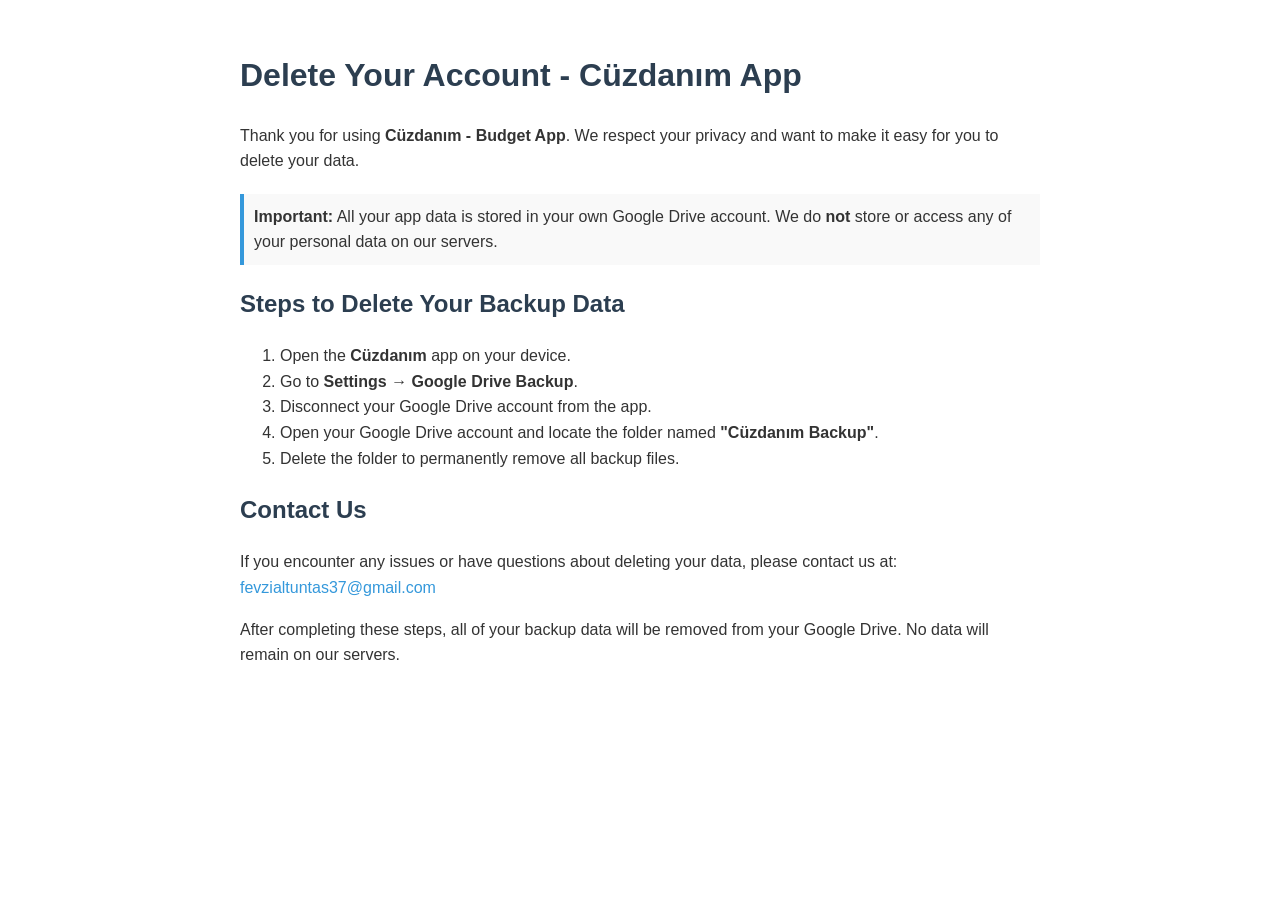
==== index.html @ 860b9ca8 "Add account deletion instructions for Cüzdanım app This HTML file provides instructions for users on" ====
<!DOCTYPE html>
<html lang="en">
<head>
    <meta charset="UTF-8">
    <meta name="viewport" content="width=device-width, initial-scale=1.0">
    <title>Delete Your Account - Cüzdanım App</title>
    <style>
        body {
            font-family: Arial, sans-serif;
            max-width: 800px;
            margin: 50px auto;
            padding: 0 20px;
            line-height: 1.6;
            color: #333;
        }
        h1, h2 {
            color: #2c3e50;
        }
        a {
            color: #3498db;
            text-decoration: none;
        }
        a:hover {
            text-decoration: underline;
        }
        .note {
            background-color: #f9f9f9;
            border-left: 4px solid #3498db;
            padding: 10px;
            margin: 20px 0;
        }
    </style>
</head>
<body>
    <h1>Delete Your Account - Cüzdanım App</h1>

    <p>Thank you for using <strong>Cüzdanım - Budget App</strong>. We respect your privacy and want to make it easy for you to delete your data.</p>

    <div class="note">
        <strong>Important:</strong> All your app data is stored in your own Google Drive account. We do <strong>not</strong> store or access any of your personal data on our servers.
    </div>

    <h2>Steps to Delete Your Backup Data</h2>
    <ol>
        <li>Open the <strong>Cüzdanım</strong> app on your device.</li>
        <li>Go to <strong>Settings → Google Drive Backup</strong>.</li>
        <li>Disconnect your Google Drive account from the app.</li>
        <li>Open your Google Drive account and locate the folder named <strong>"Cüzdanım Backup"</strong>.</li>
        <li>Delete the folder to permanently remove all backup files.</li>
    </ol>

    <h2>Contact Us</h2>
    <p>If you encounter any issues or have questions about deleting your data, please contact us at: <a href="mailto:fevzialtuntas37@gmail.com">fevzialtuntas37@gmail.com</a></p>

    <p>After completing these steps, all of your backup data will be removed from your Google Drive. No data will remain on our servers.</p>
</body>
</html>
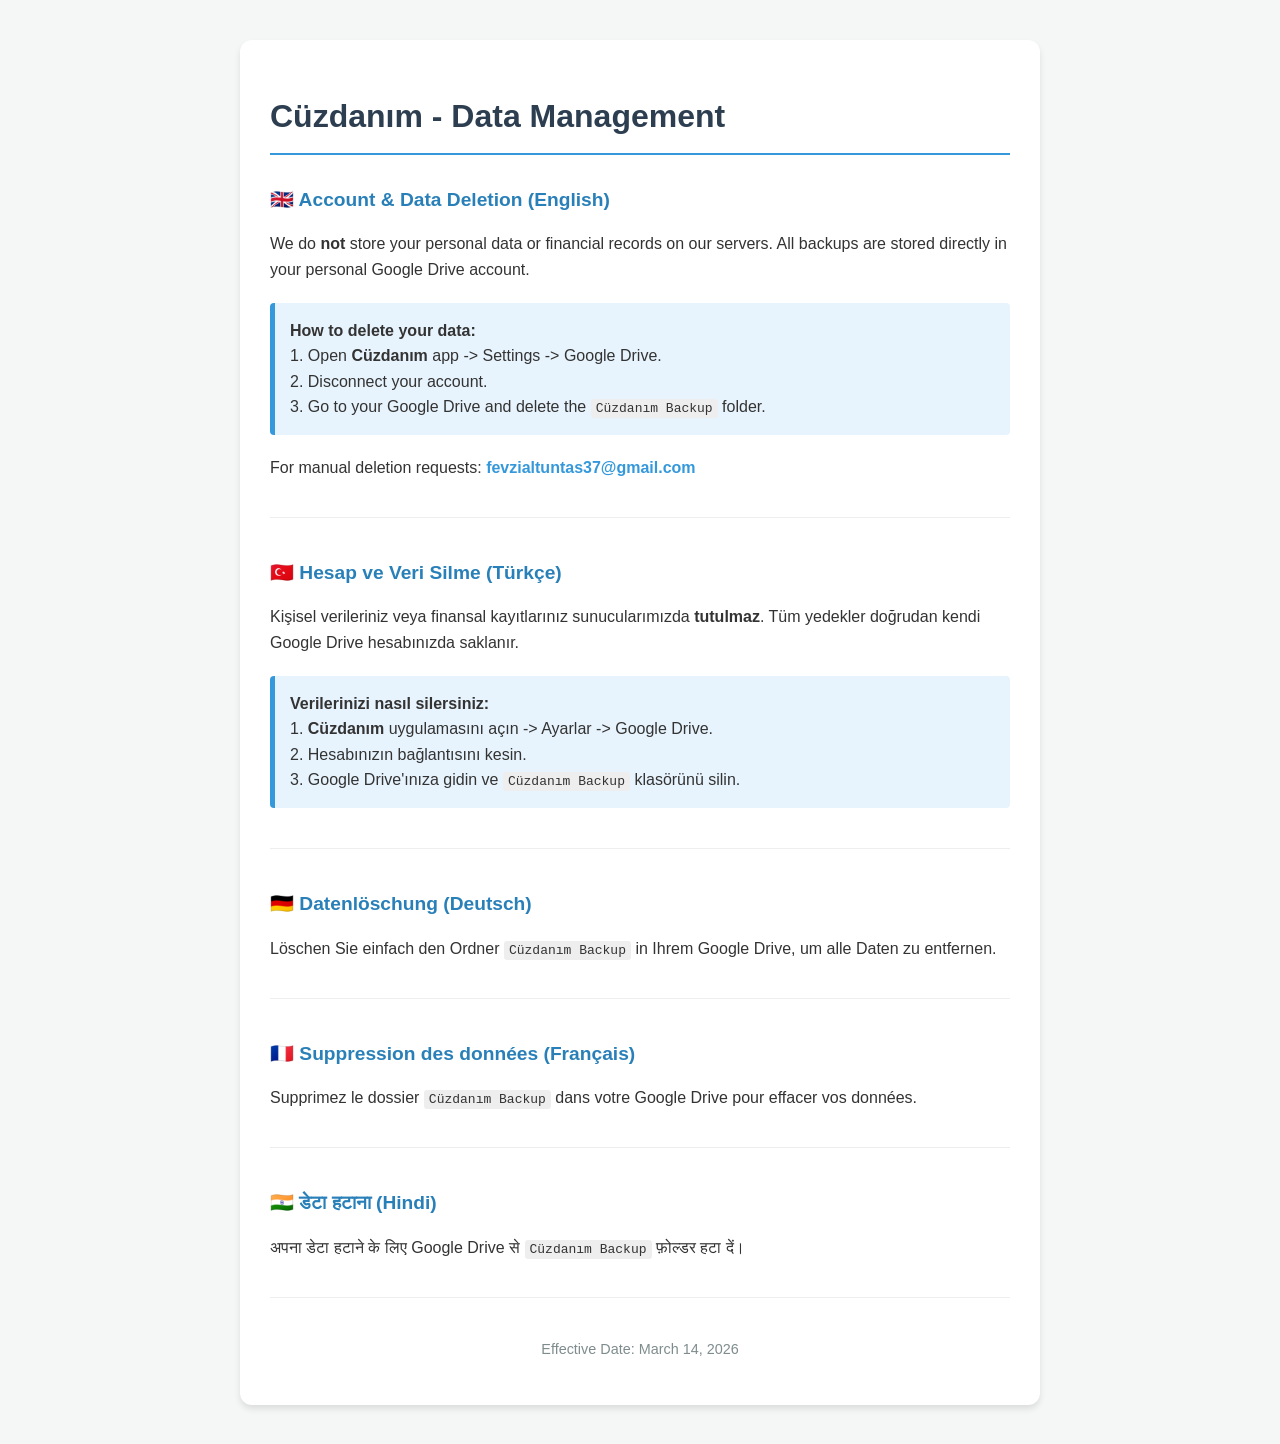
==== commit 9b9ebe5c: "Update index.html" ====
--- a/index.html
+++ b/index.html
@@ -3,55 +3,61 @@
 <head>
     <meta charset="UTF-8">
     <meta name="viewport" content="width=device-width, initial-scale=1.0">
-    <title>Delete Your Account - Cüzdanım App</title>
+    <title>Data Deletion & Privacy - Cüzdanım</title>
     <style>
-        body {
-            font-family: Arial, sans-serif;
-            max-width: 800px;
-            margin: 50px auto;
-            padding: 0 20px;
-            line-height: 1.6;
-            color: #333;
-        }
-        h1, h2 {
-            color: #2c3e50;
-        }
-        a {
-            color: #3498db;
-            text-decoration: none;
-        }
-        a:hover {
-            text-decoration: underline;
-        }
-        .note {
-            background-color: #f9f9f9;
-            border-left: 4px solid #3498db;
-            padding: 10px;
-            margin: 20px 0;
-        }
+        body { font-family: 'Segoe UI', Arial, sans-serif; max-width: 800px; margin: 40px auto; padding: 0 20px; line-height: 1.6; color: #333; background-color: #f4f7f6; }
+        .container { background: white; padding: 30px; border-radius: 12px; box-shadow: 0 4px 6px rgba(0,0,0,0.1); }
+        h1 { color: #2c3e50; border-bottom: 2px solid #3498db; padding-bottom: 10px; }
+        h2 { color: #2980b9; margin-top: 30px; font-size: 1.2em; }
+        .lang-section { margin-bottom: 40px; padding-bottom: 20px; border-bottom: 1px inset #eee; }
+        .note { background-color: #e8f4fd; border-left: 5px solid #3498db; padding: 15px; margin: 20px 0; border-radius: 4px; }
+        a { color: #3498db; text-decoration: none; font-weight: bold; }
+        code { background: #eee; padding: 2px 5px; border-radius: 3px; }
     </style>
 </head>
 <body>
-    <h1>Delete Your Account - Cüzdanım App</h1>
+    <div class="container">
+        <h1>Cüzdanım - Data Management</h1>
 
-    <p>Thank you for using <strong>Cüzdanım - Budget App</strong>. We respect your privacy and want to make it easy for you to delete your data.</p>
+        <div class="lang-section">
+            <h2>🇬🇧 Account & Data Deletion (English)</h2>
+            <p>We do <strong>not</strong> store your personal data or financial records on our servers. All backups are stored directly in your personal Google Drive account.</p>
+            <div class="note">
+                <strong>How to delete your data:</strong><br>
+                1. Open <strong>Cüzdanım</strong> app -> Settings -> Google Drive.<br>
+                2. Disconnect your account.<br>
+                3. Go to your Google Drive and delete the <code>Cüzdanım Backup</code> folder.
+            </div>
+            <p>For manual deletion requests: <a href="mailto:fevzialtuntas37@gmail.com">fevzialtuntas37@gmail.com</a></p>
+        </div>
 
-    <div class="note">
-        <strong>Important:</strong> All your app data is stored in your own Google Drive account. We do <strong>not</strong> store or access any of your personal data on our servers.
+        <div class="lang-section">
+            <h2>🇹🇷 Hesap ve Veri Silme (Türkçe)</h2>
+            <p>Kişisel verileriniz veya finansal kayıtlarınız sunucularımızda <strong>tutulmaz</strong>. Tüm yedekler doğrudan kendi Google Drive hesabınızda saklanır.</p>
+            <div class="note">
+                <strong>Verilerinizi nasıl silersiniz:</strong><br>
+                1. <strong>Cüzdanım</strong> uygulamasını açın -> Ayarlar -> Google Drive.<br>
+                2. Hesabınızın bağlantısını kesin.<br>
+                3. Google Drive'ınıza gidin ve <code>Cüzdanım Backup</code> klasörünü silin.
+            </div>
+        </div>
+
+        <div class="lang-section">
+            <h2>🇩🇪 Datenlöschung (Deutsch)</h2>
+            <p>Löschen Sie einfach den Ordner <code>Cüzdanım Backup</code> in Ihrem Google Drive, um alle Daten zu entfernen.</p>
+        </div>
+
+        <div class="lang-section">
+            <h2>🇫🇷 Suppression des données (Français)</h2>
+            <p>Supprimez le dossier <code>Cüzdanım Backup</code> dans votre Google Drive pour effacer vos données.</p>
+        </div>
+
+        <div class="lang-section">
+            <h2>🇮🇳 डेटा हटाना (Hindi)</h2>
+            <p>अपना डेटा हटाने के लिए Google Drive से <code>Cüzdanım Backup</code> फ़ोल्डर हटा दें।</p>
+        </div>
+
+        <p style="font-size: 0.9em; color: #7f8c8d; text-align: center;">Effective Date: March 14, 2026</p>
     </div>
-
-    <h2>Steps to Delete Your Backup Data</h2>
-    <ol>
-        <li>Open the <strong>Cüzdanım</strong> app on your device.</li>
-        <li>Go to <strong>Settings → Google Drive Backup</strong>.</li>
-        <li>Disconnect your Google Drive account from the app.</li>
-        <li>Open your Google Drive account and locate the folder named <strong>"Cüzdanım Backup"</strong>.</li>
-        <li>Delete the folder to permanently remove all backup files.</li>
-    </ol>
-
-    <h2>Contact Us</h2>
-    <p>If you encounter any issues or have questions about deleting your data, please contact us at: <a href="mailto:fevzialtuntas37@gmail.com">fevzialtuntas37@gmail.com</a></p>
-
-    <p>After completing these steps, all of your backup data will be removed from your Google Drive. No data will remain on our servers.</p>
 </body>
 </html>
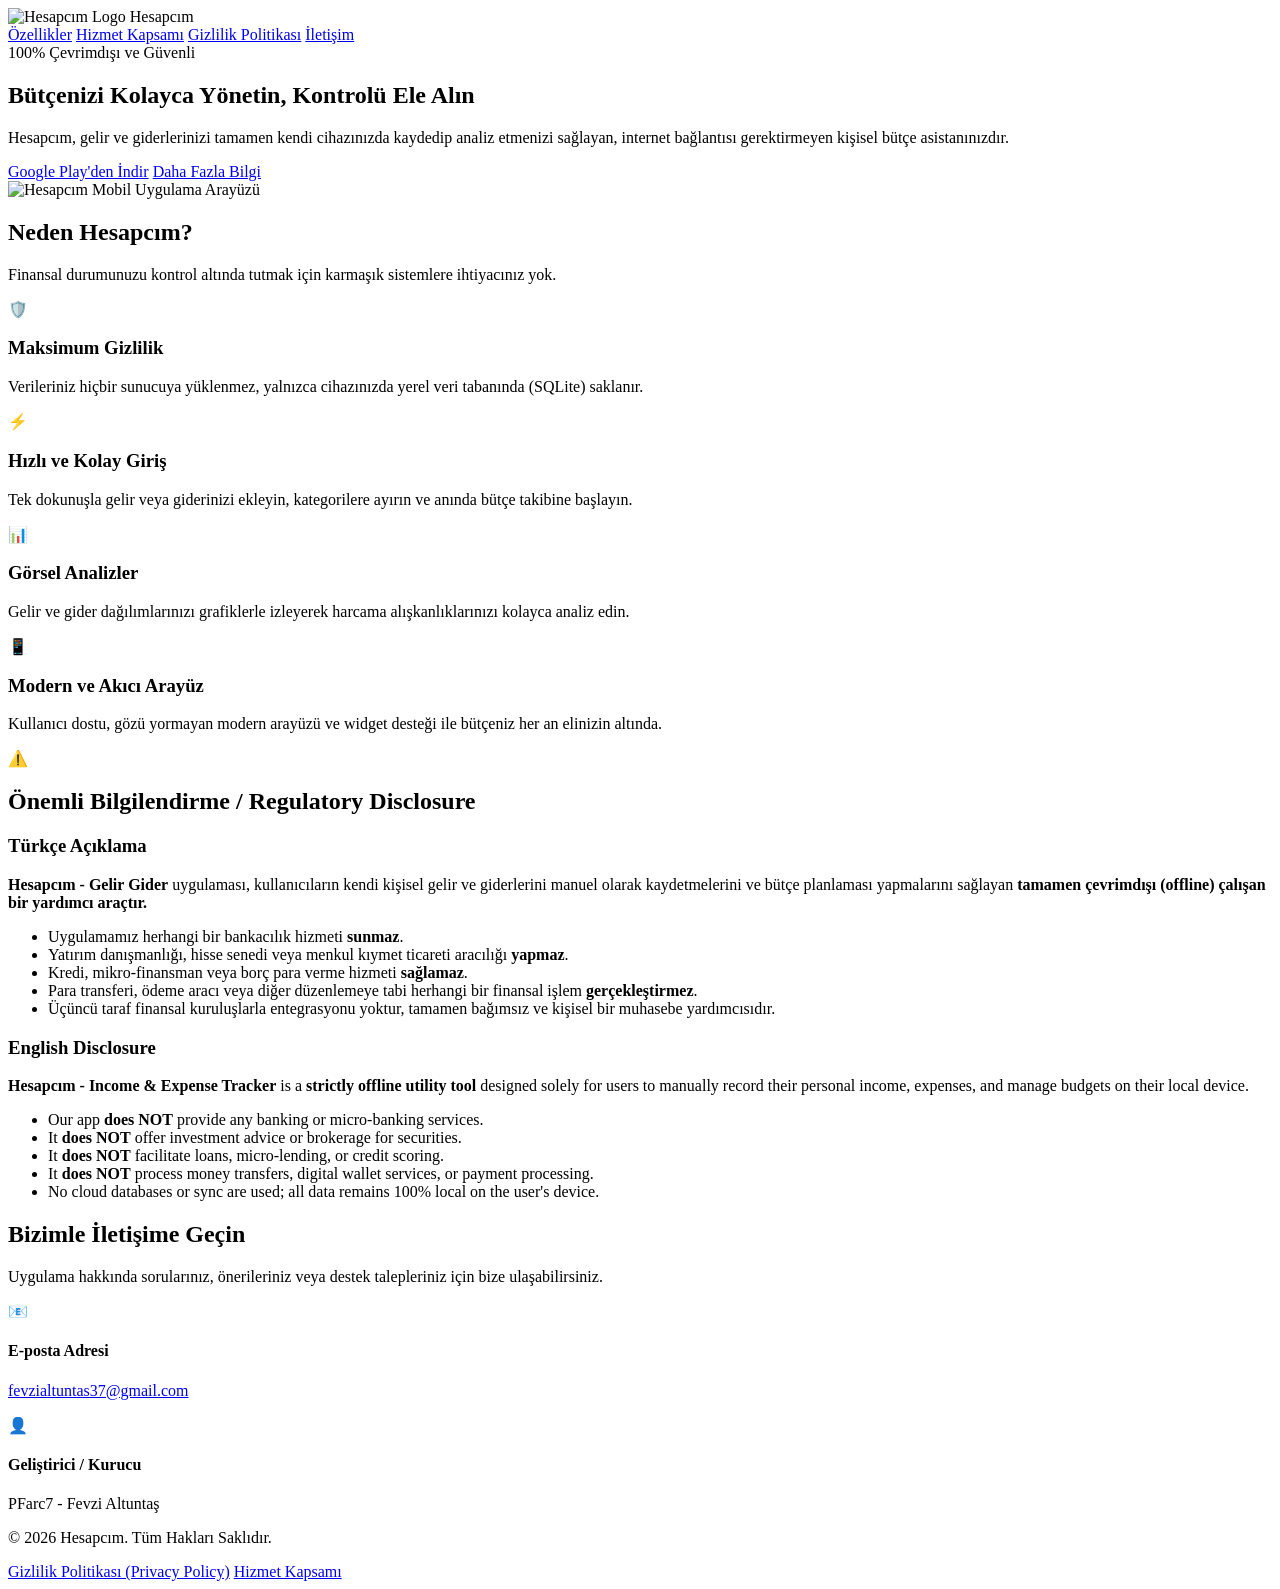
==== commit 0cbb22fb: "Update index.html" ====
--- a/index.html
+++ b/index.html
@@ -1,63 +1,153 @@
 <!DOCTYPE html>
-<html lang="en">
+<html lang="tr">
 <head>
     <meta charset="UTF-8">
     <meta name="viewport" content="width=device-width, initial-scale=1.0">
-    <title>Data Deletion & Privacy - Cüzdanım</title>
-    <style>
-        body { font-family: 'Segoe UI', Arial, sans-serif; max-width: 800px; margin: 40px auto; padding: 0 20px; line-height: 1.6; color: #333; background-color: #f4f7f6; }
-        .container { background: white; padding: 30px; border-radius: 12px; box-shadow: 0 4px 6px rgba(0,0,0,0.1); }
-        h1 { color: #2c3e50; border-bottom: 2px solid #3498db; padding-bottom: 10px; }
-        h2 { color: #2980b9; margin-top: 30px; font-size: 1.2em; }
-        .lang-section { margin-bottom: 40px; padding-bottom: 20px; border-bottom: 1px inset #eee; }
-        .note { background-color: #e8f4fd; border-left: 5px solid #3498db; padding: 15px; margin: 20px 0; border-radius: 4px; }
-        a { color: #3498db; text-decoration: none; font-weight: bold; }
-        code { background: #eee; padding: 2px 5px; border-radius: 3px; }
-    </style>
+    <title>Hesapcım - Kişisel Gelir Gider Takip Uygulaması</title>
+    <meta name="description" content="Hesapcım, kişisel bütçenizi kontrol altına almanız için tasarlanmış tamamen çevrimdışı çalışan, güvenli bir gelir ve gider takip uygulamasıdır.">
+    <link rel="stylesheet" href="style.css">
+    <link rel="preconnect" href="https://fonts.googleapis.com">
+    <link rel="preconnect" href="https://fonts.gstatic.com" crossorigin>
+    <link href="https://fonts.googleapis.com/css2?family=Plus+Jakarta+Sans:wght@400;500;600;700;800&display=swap" rel="stylesheet">
 </head>
 <body>
-    <div class="container">
-        <h1>Cüzdanım - Data Management</h1>
+    <header class="header">
+        <div class="container nav-container">
+            <div class="logo">
+                <img src="logo.png" alt="Hesapcım Logo" class="logo-img">
+                <span class="logo-text">Hesapcım</span>
+            </div>
+            <nav class="nav">
+                <a href="#features">Özellikler</a>
+                <a href="#about-disclosure">Hizmet Kapsamı</a>
+                <a href="privacy.html">Gizlilik Politikası</a>
+                <a href="#contact">İletişim</a>
+            </nav>
+        </div>
+    </header>
 
-        <div class="lang-section">
-            <h2>🇬🇧 Account & Data Deletion (English)</h2>
-            <p>We do <strong>not</strong> store your personal data or financial records on our servers. All backups are stored directly in your personal Google Drive account.</p>
-            <div class="note">
-                <strong>How to delete your data:</strong><br>
-                1. Open <strong>Cüzdanım</strong> app -> Settings -> Google Drive.<br>
-                2. Disconnect your account.<br>
-                3. Go to your Google Drive and delete the <code>Cüzdanım Backup</code> folder.
+    <main>
+        <!-- Hero Section -->
+        <section class="hero">
+            <div class="container hero-container">
+                <div class="hero-content">
+                    <span class="badge">100% Çevrimdışı ve Güvenli</span>
+                    <h1>Bütçenizi Kolayca Yönetin, Kontrolü Ele Alın</h1>
+                    <p class="hero-subtitle">Hesapcım, gelir ve giderlerinizi tamamen kendi cihazınızda kaydedip analiz etmenizi sağlayan, internet bağlantısı gerektirmeyen kişisel bütçe asistanınızdır.</p>
+                    <div class="hero-cta">
+                        <a href="#" class="btn btn-primary">Google Play'den İndir</a>
+                        <a href="#about-disclosure" class="btn btn-secondary">Daha Fazla Bilgi</a>
+                    </div>
+                </div>
+                <div class="hero-image-wrapper">
+                    <img src="mockup.png" alt="Hesapcım Mobil Uygulama Arayüzü" class="hero-img">
+                </div>
             </div>
-            <p>For manual deletion requests: <a href="mailto:fevzialtuntas37@gmail.com">fevzialtuntas37@gmail.com</a></p>
-        </div>
+        </section>
 
-        <div class="lang-section">
-            <h2>🇹🇷 Hesap ve Veri Silme (Türkçe)</h2>
-            <p>Kişisel verileriniz veya finansal kayıtlarınız sunucularımızda <strong>tutulmaz</strong>. Tüm yedekler doğrudan kendi Google Drive hesabınızda saklanır.</p>
-            <div class="note">
-                <strong>Verilerinizi nasıl silersiniz:</strong><br>
-                1. <strong>Cüzdanım</strong> uygulamasını açın -> Ayarlar -> Google Drive.<br>
-                2. Hesabınızın bağlantısını kesin.<br>
-                3. Google Drive'ınıza gidin ve <code>Cüzdanım Backup</code> klasörünü silin.
+        <!-- Features Section -->
+        <section id="features" class="features">
+            <div class="container">
+                <div class="section-title">
+                    <h2>Neden Hesapcım?</h2>
+                    <p>Finansal durumunuzu kontrol altında tutmak için karmaşık sistemlere ihtiyacınız yok.</p>
+                </div>
+                <div class="features-grid">
+                    <div class="feature-card">
+                        <div class="feature-icon">🛡️</div>
+                        <h3>Maksimum Gizlilik</h3>
+                        <p>Verileriniz hiçbir sunucuya yüklenmez, yalnızca cihazınızda yerel veri tabanında (SQLite) saklanır.</p>
+                    </div>
+                    <div class="feature-card">
+                        <div class="feature-icon">⚡</div>
+                        <h3>Hızlı ve Kolay Giriş</h3>
+                        <p>Tek dokunuşla gelir veya giderinizi ekleyin, kategorilere ayırın ve anında bütçe takibine başlayın.</p>
+                    </div>
+                    <div class="feature-card">
+                        <div class="feature-icon">📊</div>
+                        <h3>Görsel Analizler</h3>
+                        <p>Gelir ve gider dağılımlarınızı grafiklerle izleyerek harcama alışkanlıklarınızı kolayca analiz edin.</p>
+                    </div>
+                    <div class="feature-card">
+                        <div class="feature-icon">📱</div>
+                        <h3>Modern ve Akıcı Arayüz</h3>
+                        <p>Kullanıcı dostu, gözü yormayan modern arayüzü ve widget desteği ile bütçeniz her an elinizin altında.</p>
+                    </div>
+                </div>
+            </div>
+        </section>
+
+        <!-- Regulatory & Service Disclosure (G2RS Requirements) -->
+        <section id="about-disclosure" class="disclosure-section">
+            <div class="container">
+                <div class="disclosure-card">
+                    <div class="disclosure-header">
+                        <span class="warning-icon">⚠️</span>
+                        <h2>Önemli Bilgilendirme / Regulatory Disclosure</h2>
+                    </div>
+                    <div class="disclosure-content-grid">
+                        <div class="disclosure-lang">
+                            <h3>Türkçe Açıklama</h3>
+                            <p><strong>Hesapcım - Gelir Gider</strong> uygulaması, kullanıcıların kendi kişisel gelir ve giderlerini manuel olarak kaydetmelerini ve bütçe planlaması yapmalarını sağlayan <strong>tamamen çevrimdışı (offline) çalışan bir yardımcı araçtır.</strong></p>
+                            <ul>
+                                <li>Uygulamamız herhangi bir bankacılık hizmeti <strong>sunmaz</strong>.</li>
+                                <li>Yatırım danışmanlığı, hisse senedi veya menkul kıymet ticareti aracılığı <strong>yapmaz</strong>.</li>
+                                <li>Kredi, mikro-finansman veya borç para verme hizmeti <strong>sağlamaz</strong>.</li>
+                                <li>Para transferi, ödeme aracı veya diğer düzenlemeye tabi herhangi bir finansal işlem <strong>gerçekleştirmez</strong>.</li>
+                                <li>Üçüncü taraf finansal kuruluşlarla entegrasyonu yoktur, tamamen bağımsız ve kişisel bir muhasebe yardımcısıdır.</li>
+                            </ul>
+                        </div>
+                        <div class="disclosure-lang en">
+                            <h3>English Disclosure</h3>
+                            <p><strong>Hesapcım - Income & Expense Tracker</strong> is a <strong>strictly offline utility tool</strong> designed solely for users to manually record their personal income, expenses, and manage budgets on their local device.</p>
+                            <ul>
+                                <li>Our app <strong>does NOT</strong> provide any banking or micro-banking services.</li>
+                                <li>It <strong>does NOT</strong> offer investment advice or brokerage for securities.</li>
+                                <li>It <strong>does NOT</strong> facilitate loans, micro-lending, or credit scoring.</li>
+                                <li>It <strong>does NOT</strong> process money transfers, digital wallet services, or payment processing.</li>
+                                <li>No cloud databases or sync are used; all data remains 100% local on the user's device.</li>
+                            </ul>
+                        </div>
+                    </div>
+                </div>
+            </div>
+        </section>
+
+        <!-- Contact Section -->
+        <section id="contact" class="contact">
+            <div class="container">
+                <div class="contact-card">
+                    <h2>Bizimle İletişime Geçin</h2>
+                    <p>Uygulama hakkında sorularınız, önerileriniz veya destek talepleriniz için bize ulaşabilirsiniz.</p>
+                    <div class="contact-info">
+                        <div class="contact-item">
+                            <span class="contact-icon">📧</span>
+                            <div>
+                                <h4>E-posta Adresi</h4>
+                                <p><a href="mailto:fevzialtuntas37@gmail.com">fevzialtuntas37@gmail.com</a></p>
+                            </div>
+                        </div>
+                        <div class="contact-item">
+                            <span class="contact-icon">👤</span>
+                            <div>
+                                <h4>Geliştirici / Kurucu</h4>
+                                <p>PFarc7 - Fevzi Altuntaş</p>
+                            </div>
+                        </div>
+                    </div>
+                </div>
+            </div>
+        </section>
+    </main>
+
+    <footer class="footer">
+        <div class="container footer-content">
+            <p>&copy; 2026 Hesapcım. Tüm Hakları Saklıdır.</p>
+            <div class="footer-links">
+                <a href="privacy.html">Gizlilik Politikası (Privacy Policy)</a>
+                <a href="#about-disclosure">Hizmet Kapsamı</a>
             </div>
         </div>
-
-        <div class="lang-section">
-            <h2>🇩🇪 Datenlöschung (Deutsch)</h2>
-            <p>Löschen Sie einfach den Ordner <code>Cüzdanım Backup</code> in Ihrem Google Drive, um alle Daten zu entfernen.</p>
-        </div>
-
-        <div class="lang-section">
-            <h2>🇫🇷 Suppression des données (Français)</h2>
-            <p>Supprimez le dossier <code>Cüzdanım Backup</code> dans votre Google Drive pour effacer vos données.</p>
-        </div>
-
-        <div class="lang-section">
-            <h2>🇮🇳 डेटा हटाना (Hindi)</h2>
-            <p>अपना डेटा हटाने के लिए Google Drive से <code>Cüzdanım Backup</code> फ़ोल्डर हटा दें।</p>
-        </div>
-
-        <p style="font-size: 0.9em; color: #7f8c8d; text-align: center;">Effective Date: March 14, 2026</p>
-    </div>
+    </footer>
 </body>
 </html>
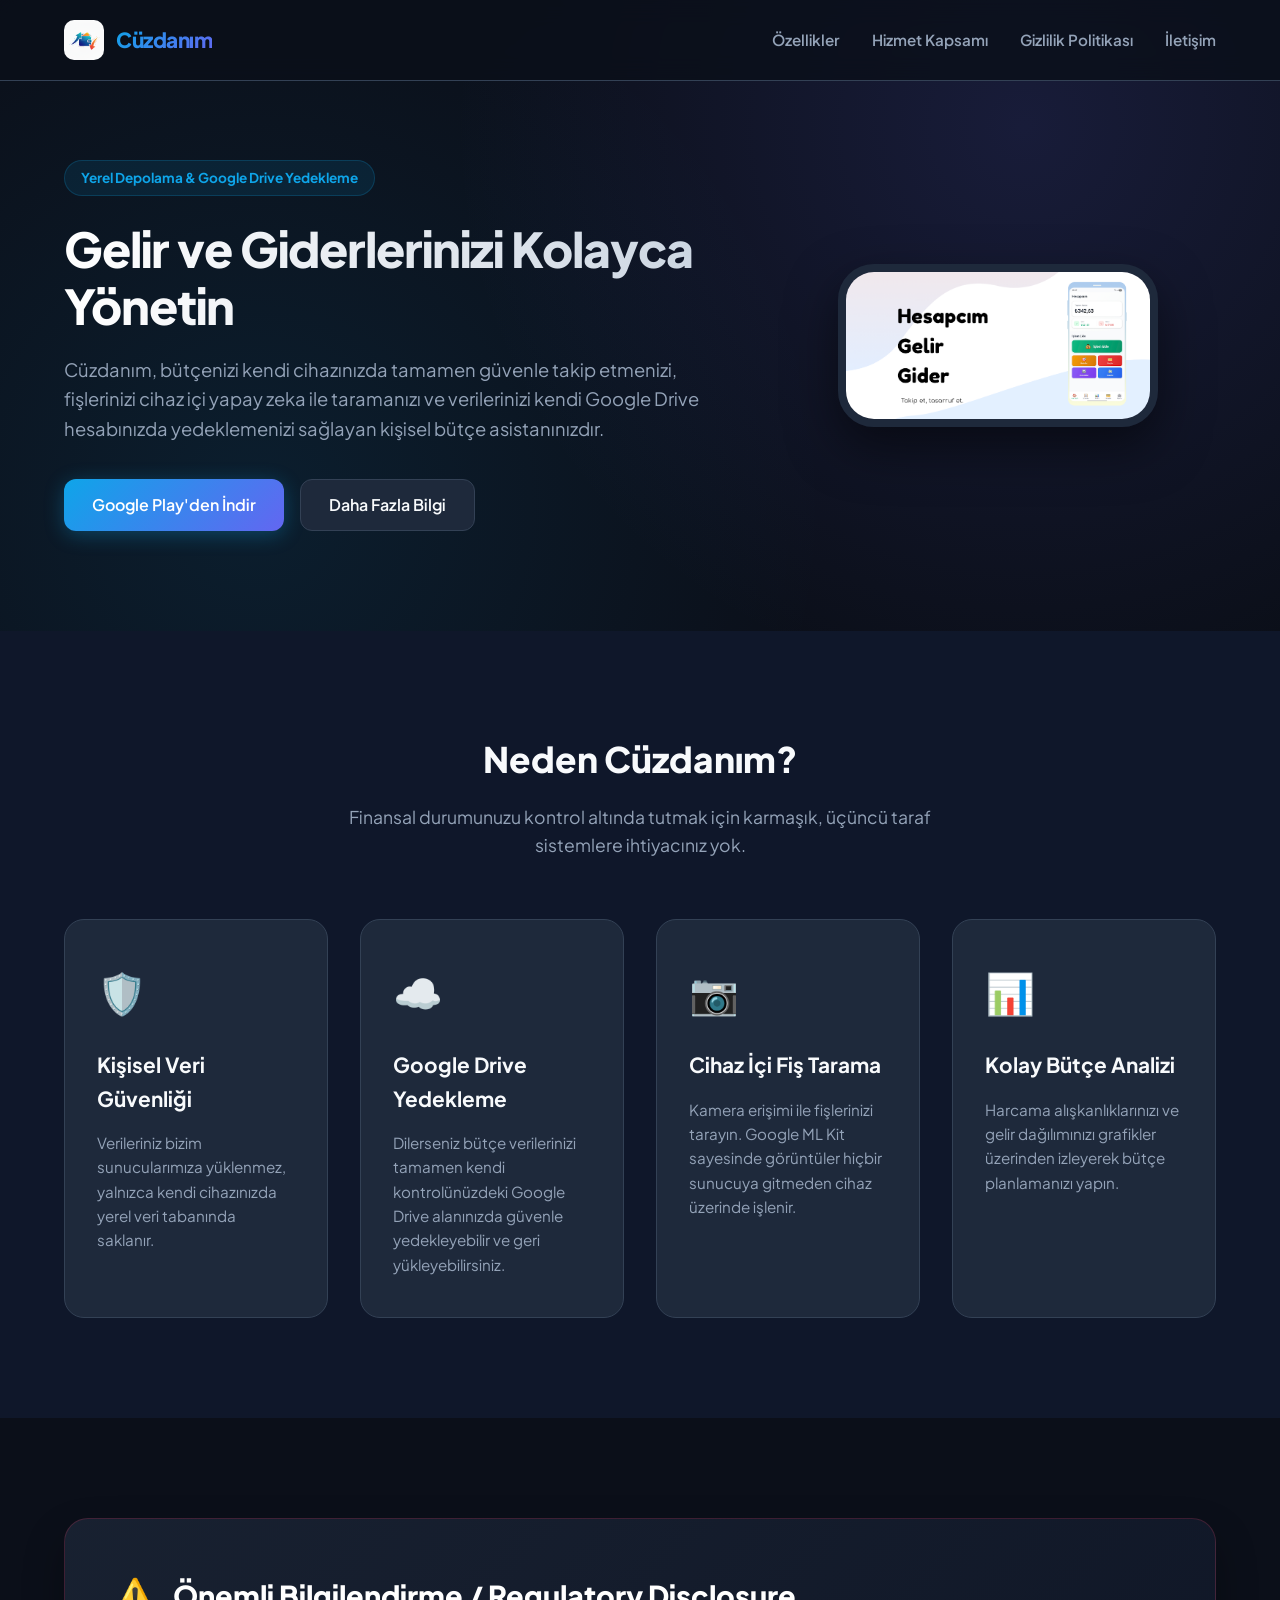
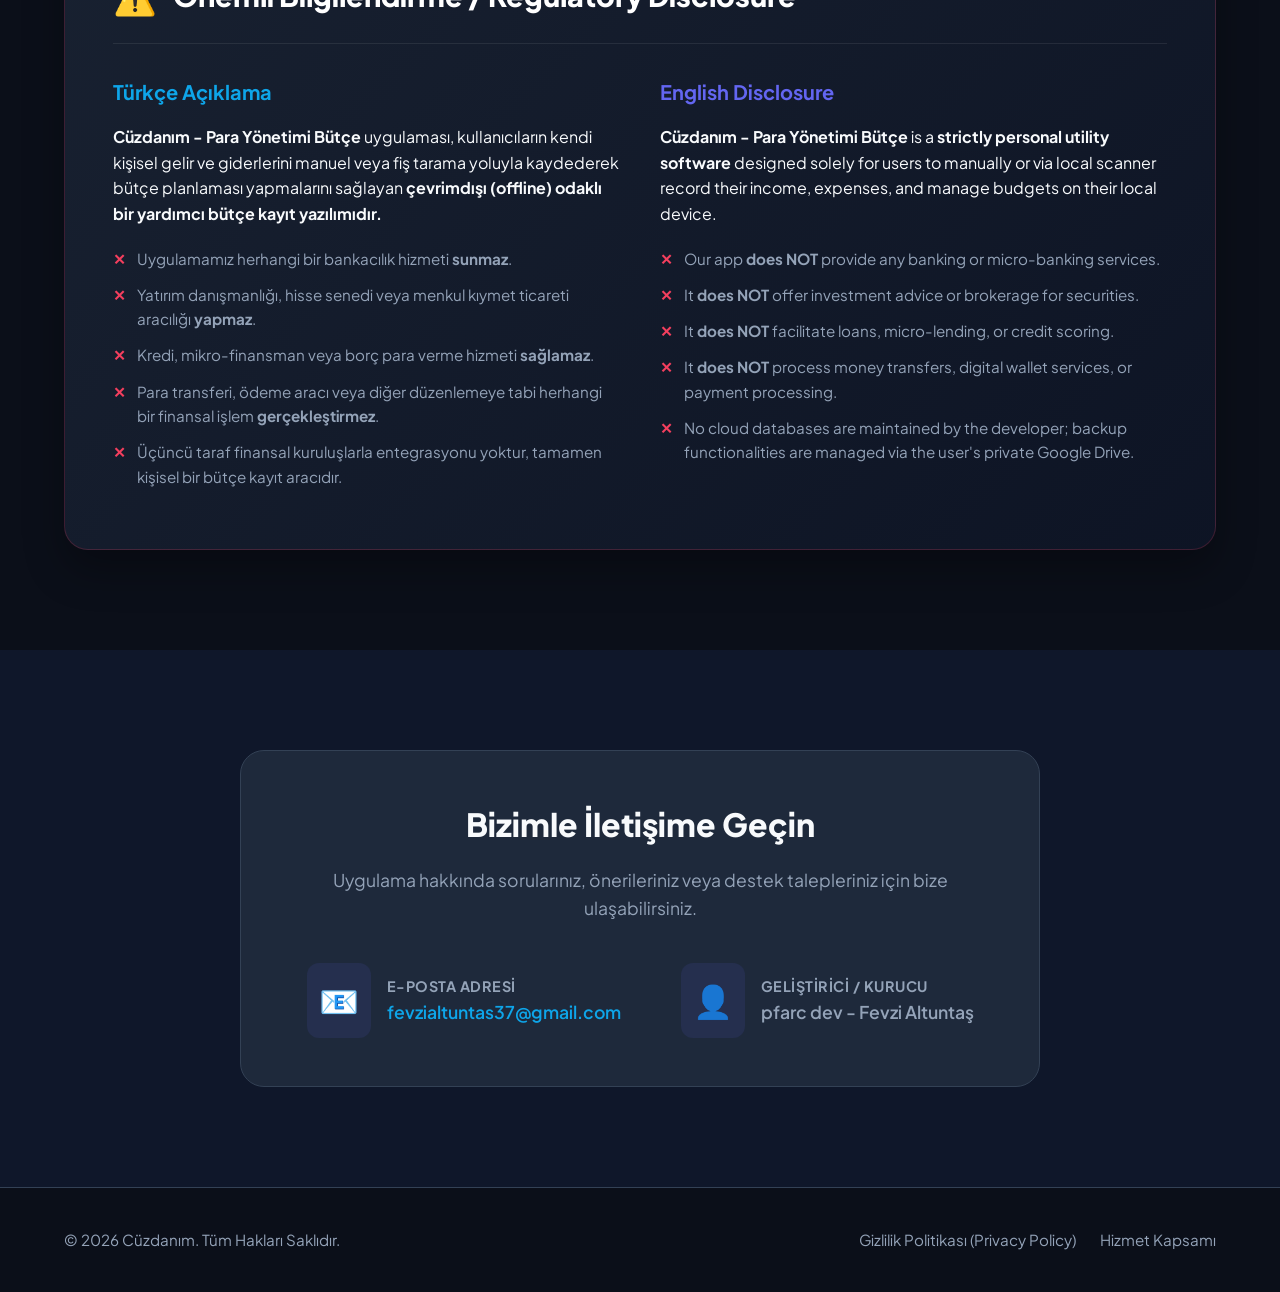
==== commit 0f47ee06: "Add files via upload" ====
--- a/index.html
+++ b/index.html
@@ -3,8 +3,8 @@
 <head>
     <meta charset="UTF-8">
     <meta name="viewport" content="width=device-width, initial-scale=1.0">
-    <title>Hesapcım - Kişisel Gelir Gider Takip Uygulaması</title>
-    <meta name="description" content="Hesapcım, kişisel bütçenizi kontrol altına almanız için tasarlanmış tamamen çevrimdışı çalışan, güvenli bir gelir ve gider takip uygulamasıdır.">
+    <title>Cüzdanım - Para Yönetimi & Bütçe Takip Uygulaması</title>
+    <meta name="description" content="Cüzdanım, kişisel bütçenizi kontrol altına almanız için tasarlanmış güvenli, yerel ve Google Drive yedekleme destekli gelir ve gider takip uygulamasıdır.">
     <link rel="stylesheet" href="style.css">
     <link rel="preconnect" href="https://fonts.googleapis.com">
     <link rel="preconnect" href="https://fonts.gstatic.com" crossorigin>
@@ -14,8 +14,8 @@
     <header class="header">
         <div class="container nav-container">
             <div class="logo">
-                <img src="logo.png" alt="Hesapcım Logo" class="logo-img">
-                <span class="logo-text">Hesapcım</span>
+                <img src="logo.png" alt="Cüzdanım Logo" class="logo-img">
+                <span class="logo-text">Cüzdanım</span>
             </div>
             <nav class="nav">
                 <a href="#features">Özellikler</a>
@@ -31,16 +31,16 @@
         <section class="hero">
             <div class="container hero-container">
                 <div class="hero-content">
-                    <span class="badge">100% Çevrimdışı ve Güvenli</span>
-                    <h1>Bütçenizi Kolayca Yönetin, Kontrolü Ele Alın</h1>
-                    <p class="hero-subtitle">Hesapcım, gelir ve giderlerinizi tamamen kendi cihazınızda kaydedip analiz etmenizi sağlayan, internet bağlantısı gerektirmeyen kişisel bütçe asistanınızdır.</p>
+                    <span class="badge">Yerel Depolama & Google Drive Yedekleme</span>
+                    <h1>Gelir ve Giderlerinizi Kolayca Yönetin</h1>
+                    <p class="hero-subtitle">Cüzdanım, bütçenizi kendi cihazınızda tamamen güvenle takip etmenizi, fişlerinizi cihaz içi yapay zeka ile taramanızı ve verilerinizi kendi Google Drive hesabınızda yedeklemenizi sağlayan kişisel bütçe asistanınızdır.</p>
                     <div class="hero-cta">
                         <a href="#" class="btn btn-primary">Google Play'den İndir</a>
                         <a href="#about-disclosure" class="btn btn-secondary">Daha Fazla Bilgi</a>
                     </div>
                 </div>
                 <div class="hero-image-wrapper">
-                    <img src="mockup.png" alt="Hesapcım Mobil Uygulama Arayüzü" class="hero-img">
+                    <img src="mockup.png" alt="Cüzdanım Mobil Uygulama Arayüzü" class="hero-img">
                 </div>
             </div>
         </section>
@@ -49,29 +49,29 @@
         <section id="features" class="features">
             <div class="container">
                 <div class="section-title">
-                    <h2>Neden Hesapcım?</h2>
-                    <p>Finansal durumunuzu kontrol altında tutmak için karmaşık sistemlere ihtiyacınız yok.</p>
+                    <h2>Neden Cüzdanım?</h2>
+                    <p>Finansal durumunuzu kontrol altında tutmak için karmaşık, üçüncü taraf sistemlere ihtiyacınız yok.</p>
                 </div>
                 <div class="features-grid">
                     <div class="feature-card">
                         <div class="feature-icon">🛡️</div>
-                        <h3>Maksimum Gizlilik</h3>
-                        <p>Verileriniz hiçbir sunucuya yüklenmez, yalnızca cihazınızda yerel veri tabanında (SQLite) saklanır.</p>
+                        <h3>Kişisel Veri Güvenliği</h3>
+                        <p>Verileriniz bizim sunucularımıza yüklenmez, yalnızca kendi cihazınızda yerel veri tabanında saklanır.</p>
                     </div>
                     <div class="feature-card">
-                        <div class="feature-icon">⚡</div>
-                        <h3>Hızlı ve Kolay Giriş</h3>
-                        <p>Tek dokunuşla gelir veya giderinizi ekleyin, kategorilere ayırın ve anında bütçe takibine başlayın.</p>
+                        <div class="feature-icon">☁️</div>
+                        <h3>Google Drive Yedekleme</h3>
+                        <p>Dilerseniz bütçe verilerinizi tamamen kendi kontrolünüzdeki Google Drive alanınızda güvenle yedekleyebilir ve geri yükleyebilirsiniz.</p>
+                    </div>
+                    <div class="feature-card">
+                        <div class="feature-icon">📷</div>
+                        <h3>Cihaz İçi Fiş Tarama</h3>
+                        <p>Kamera erişimi ile fişlerinizi tarayın. Google ML Kit sayesinde görüntüler hiçbir sunucuya gitmeden cihaz üzerinde işlenir.</p>
                     </div>
                     <div class="feature-card">
                         <div class="feature-icon">📊</div>
-                        <h3>Görsel Analizler</h3>
-                        <p>Gelir ve gider dağılımlarınızı grafiklerle izleyerek harcama alışkanlıklarınızı kolayca analiz edin.</p>
-                    </div>
-                    <div class="feature-card">
-                        <div class="feature-icon">📱</div>
-                        <h3>Modern ve Akıcı Arayüz</h3>
-                        <p>Kullanıcı dostu, gözü yormayan modern arayüzü ve widget desteği ile bütçeniz her an elinizin altında.</p>
+                        <h3>Kolay Bütçe Analizi</h3>
+                        <p>Harcama alışkanlıklarınızı ve gelir dağılımınızı grafikler üzerinden izleyerek bütçe planlamanızı yapın.</p>
                     </div>
                 </div>
             </div>
@@ -88,24 +88,24 @@
                     <div class="disclosure-content-grid">
                         <div class="disclosure-lang">
                             <h3>Türkçe Açıklama</h3>
-                            <p><strong>Hesapcım - Gelir Gider</strong> uygulaması, kullanıcıların kendi kişisel gelir ve giderlerini manuel olarak kaydetmelerini ve bütçe planlaması yapmalarını sağlayan <strong>tamamen çevrimdışı (offline) çalışan bir yardımcı araçtır.</strong></p>
+                            <p><strong>Cüzdanım - Para Yönetimi Bütçe</strong> uygulaması, kullanıcıların kendi kişisel gelir ve giderlerini manuel veya fiş tarama yoluyla kaydederek bütçe planlaması yapmalarını sağlayan <strong>çevrimdışı (offline) odaklı bir yardımcı bütçe kayıt yazılımıdır.</strong></p>
                             <ul>
                                 <li>Uygulamamız herhangi bir bankacılık hizmeti <strong>sunmaz</strong>.</li>
                                 <li>Yatırım danışmanlığı, hisse senedi veya menkul kıymet ticareti aracılığı <strong>yapmaz</strong>.</li>
                                 <li>Kredi, mikro-finansman veya borç para verme hizmeti <strong>sağlamaz</strong>.</li>
                                 <li>Para transferi, ödeme aracı veya diğer düzenlemeye tabi herhangi bir finansal işlem <strong>gerçekleştirmez</strong>.</li>
-                                <li>Üçüncü taraf finansal kuruluşlarla entegrasyonu yoktur, tamamen bağımsız ve kişisel bir muhasebe yardımcısıdır.</li>
+                                <li>Üçüncü taraf finansal kuruluşlarla entegrasyonu yoktur, tamamen kişisel bir bütçe kayıt aracıdır.</li>
                             </ul>
                         </div>
                         <div class="disclosure-lang en">
                             <h3>English Disclosure</h3>
-                            <p><strong>Hesapcım - Income & Expense Tracker</strong> is a <strong>strictly offline utility tool</strong> designed solely for users to manually record their personal income, expenses, and manage budgets on their local device.</p>
+                            <p><strong>Cüzdanım - Para Yönetimi Bütçe</strong> is a <strong>strictly personal utility software</strong> designed solely for users to manually or via local scanner record their income, expenses, and manage budgets on their local device.</p>
                             <ul>
                                 <li>Our app <strong>does NOT</strong> provide any banking or micro-banking services.</li>
                                 <li>It <strong>does NOT</strong> offer investment advice or brokerage for securities.</li>
                                 <li>It <strong>does NOT</strong> facilitate loans, micro-lending, or credit scoring.</li>
                                 <li>It <strong>does NOT</strong> process money transfers, digital wallet services, or payment processing.</li>
-                                <li>No cloud databases or sync are used; all data remains 100% local on the user's device.</li>
+                                <li>No cloud databases are maintained by the developer; backup functionalities are managed via the user's private Google Drive.</li>
                             </ul>
                         </div>
                     </div>
@@ -131,7 +131,7 @@
                             <span class="contact-icon">👤</span>
                             <div>
                                 <h4>Geliştirici / Kurucu</h4>
-                                <p>PFarc7 - Fevzi Altuntaş</p>
+                                <p>pfarc dev - Fevzi Altuntaş</p>
                             </div>
                         </div>
                     </div>
@@ -142,7 +142,7 @@
 
     <footer class="footer">
         <div class="container footer-content">
-            <p>&copy; 2026 Hesapcım. Tüm Hakları Saklıdır.</p>
+            <p>&copy; 2026 Cüzdanım. Tüm Hakları Saklıdır.</p>
             <div class="footer-links">
                 <a href="privacy.html">Gizlilik Politikası (Privacy Policy)</a>
                 <a href="#about-disclosure">Hizmet Kapsamı</a>
--- a/style.css
+++ b/style.css
@@ -0,0 +1,587 @@
+/* CSS Reset and Variables */
+:root {
+    --primary: #0ea5e9;
+    --primary-hover: #0284c7;
+    --secondary: #6366f1;
+    --dark-bg: #0b0f19;
+    --card-bg: #1e293b;
+    --text-main: #f8fafc;
+    --text-muted: #94a3b8;
+    --accent: #f43f5e;
+    --success: #10b981;
+    --border-color: #334155;
+    --font-family: 'Plus Jakarta Sans', sans-serif;
+}
+
+* {
+    margin: 0;
+    padding: 0;
+    box-sizing: border-box;
+}
+
+html {
+    scroll-behavior: smooth;
+    font-size: 16px;
+}
+
+body {
+    background-color: var(--dark-bg);
+    color: var(--text-main);
+    font-family: var(--font-family);
+    line-height: 1.6;
+    overflow-x: hidden;
+}
+
+/* Common Layout Components */
+.container {
+    width: 100%;
+    max-width: 1200px;
+    margin: 0 auto;
+    padding: 0 24px;
+}
+
+/* Header & Nav */
+.header {
+    background: rgba(11, 15, 25, 0.8);
+    backdrop-filter: blur(12px);
+    -webkit-backdrop-filter: blur(12px);
+    border-bottom: 1px solid var(--border-color);
+    position: fixed;
+    top: 0;
+    left: 0;
+    right: 0;
+    z-index: 100;
+}
+
+.nav-container {
+    display: flex;
+    justify-content: space-between;
+    align-items: center;
+    height: 80px;
+}
+
+.logo {
+    display: flex;
+    align-items: center;
+    gap: 12px;
+}
+
+.logo-img {
+    width: 40px;
+    height: 40px;
+    border-radius: 10px;
+    object-fit: cover;
+}
+
+.logo-text {
+    font-size: 1.3rem;
+    font-weight: 800;
+    letter-spacing: -0.5px;
+    background: linear-gradient(135deg, var(--primary), var(--secondary));
+    -webkit-background-clip: text;
+    -webkit-text-fill-color: transparent;
+}
+
+.nav {
+    display: flex;
+    gap: 32px;
+}
+
+.nav a {
+    color: var(--text-muted);
+    text-decoration: none;
+    font-weight: 600;
+    font-size: 0.95rem;
+    transition: color 0.3s ease;
+}
+
+.nav a:hover {
+    color: var(--primary);
+}
+
+/* Buttons */
+.btn {
+    display: inline-flex;
+    align-items: center;
+    justify-content: center;
+    padding: 12px 28px;
+    border-radius: 12px;
+    font-weight: 600;
+    text-decoration: none;
+    transition: all 0.3s ease;
+    cursor: pointer;
+}
+
+.btn-primary {
+    background: linear-gradient(135deg, var(--primary), var(--secondary));
+    color: #fff;
+    box-shadow: 0 4px 20px rgba(14, 165, 233, 0.3);
+}
+
+.btn-primary:hover {
+    transform: translateY(-2px);
+    box-shadow: 0 6px 24px rgba(14, 165, 233, 0.4);
+}
+
+.btn-secondary {
+    background: var(--card-bg);
+    color: var(--text-main);
+    border: 1px solid var(--border-color);
+}
+
+.btn-secondary:hover {
+    background: #273549;
+    transform: translateY(-2px);
+}
+
+/* Hero Section */
+.hero {
+    padding-top: 160px;
+    padding-bottom: 100px;
+    position: relative;
+    background: radial-gradient(circle at 80% 20%, rgba(99, 102, 241, 0.15), transparent 50%),
+                radial-gradient(circle at 20% 80%, rgba(14, 165, 233, 0.1), transparent 50%);
+}
+
+.hero-container {
+    display: grid;
+    grid-template-columns: 1.2fr 0.8fr;
+    gap: 60px;
+    align-items: center;
+}
+
+.hero-content {
+    display: flex;
+    flex-direction: column;
+    align-items: flex-start;
+}
+
+.badge {
+    background: rgba(14, 165, 233, 0.1);
+    color: var(--primary);
+    padding: 6px 16px;
+    border-radius: 100px;
+    font-size: 0.85rem;
+    font-weight: 700;
+    margin-bottom: 24px;
+    border: 1px solid rgba(14, 165, 233, 0.2);
+}
+
+.hero-content h1 {
+    font-size: 3rem;
+    line-height: 1.2;
+    font-weight: 800;
+    letter-spacing: -1px;
+    margin-bottom: 20px;
+    background: linear-gradient(to right, #fff, #cbd5e1);
+    -webkit-background-clip: text;
+    -webkit-text-fill-color: transparent;
+}
+
+.hero-subtitle {
+    font-size: 1.15rem;
+    color: var(--text-muted);
+    margin-bottom: 36px;
+}
+
+.hero-cta {
+    display: flex;
+    gap: 16px;
+}
+
+.hero-image-wrapper {
+    display: flex;
+    justify-content: center;
+    position: relative;
+}
+
+.hero-img {
+    width: 100%;
+    max-width: 320px;
+    border-radius: 36px;
+    box-shadow: 0 20px 50px rgba(0, 0, 0, 0.5);
+    border: 8px solid var(--card-bg);
+}
+
+/* Features Section */
+.features {
+    padding: 100px 0;
+    background: #0f172a;
+}
+
+.section-title {
+    text-align: center;
+    max-width: 600px;
+    margin: 0 auto 60px;
+}
+
+.section-title h2 {
+    font-size: 2.2rem;
+    font-weight: 800;
+    margin-bottom: 16px;
+}
+
+.section-title p {
+    color: var(--text-muted);
+    font-size: 1.1rem;
+}
+
+.features-grid {
+    display: grid;
+    grid-template-columns: repeat(auto-fit, minmax(250px, 1fr));
+    gap: 32px;
+}
+
+.feature-card {
+    background-color: var(--card-bg);
+    border: 1px solid var(--border-color);
+    padding: 40px 32px;
+    border-radius: 20px;
+    transition: all 0.3s ease;
+}
+
+.feature-card:hover {
+    transform: translateY(-5px);
+    border-color: var(--primary);
+    box-shadow: 0 10px 30px rgba(14, 165, 233, 0.1);
+}
+
+.feature-icon {
+    font-size: 2.5rem;
+    margin-bottom: 24px;
+}
+
+.feature-card h3 {
+    font-size: 1.3rem;
+    font-weight: 700;
+    margin-bottom: 16px;
+}
+
+.feature-card p {
+    color: var(--text-muted);
+    font-size: 0.95rem;
+}
+
+/* Disclosure Section (G2RS Requirements) */
+.disclosure-section {
+    padding: 100px 0;
+    background: var(--dark-bg);
+}
+
+.disclosure-card {
+    background: linear-gradient(135deg, rgba(30, 41, 59, 0.7), rgba(15, 23, 42, 0.7));
+    border: 1px solid rgba(244, 63, 94, 0.2);
+    border-radius: 24px;
+    padding: 48px;
+    box-shadow: 0 20px 40px rgba(0, 0, 0, 0.3);
+}
+
+.disclosure-header {
+    display: flex;
+    align-items: center;
+    gap: 16px;
+    margin-bottom: 32px;
+    border-bottom: 1px solid rgba(255, 255, 255, 0.08);
+    padding-bottom: 20px;
+}
+
+.warning-icon {
+    font-size: 2.2rem;
+}
+
+.disclosure-header h2 {
+    font-size: 1.8rem;
+    font-weight: 800;
+    color: #fff;
+}
+
+.disclosure-content-grid {
+    display: grid;
+    grid-template-columns: 1fr 1fr;
+    gap: 40px;
+}
+
+.disclosure-lang h3 {
+    font-size: 1.25rem;
+    margin-bottom: 16px;
+    color: var(--primary);
+}
+
+.disclosure-lang.en h3 {
+    color: var(--secondary);
+}
+
+.disclosure-lang p {
+    margin-bottom: 20px;
+    font-size: 1rem;
+    color: var(--text-main);
+}
+
+.disclosure-lang ul {
+    list-style: none;
+}
+
+.disclosure-lang ul li {
+    position: relative;
+    padding-left: 24px;
+    margin-bottom: 12px;
+    font-size: 0.95rem;
+    color: var(--text-muted);
+}
+
+.disclosure-lang ul li::before {
+    content: "✕";
+    position: absolute;
+    left: 0;
+    color: var(--accent);
+    font-weight: bold;
+}
+
+/* Contact Section */
+.contact {
+    padding: 100px 0;
+    background: #0f172a;
+}
+
+.contact-card {
+    background-color: var(--card-bg);
+    border: 1px solid var(--border-color);
+    border-radius: 24px;
+    padding: 48px;
+    text-align: center;
+    max-width: 800px;
+    margin: 0 auto;
+}
+
+.contact-card h2 {
+    font-size: 2rem;
+    font-weight: 800;
+    margin-bottom: 16px;
+}
+
+.contact-card p {
+    color: var(--text-muted);
+    margin-bottom: 40px;
+    font-size: 1.1rem;
+}
+
+.contact-info {
+    display: flex;
+    justify-content: center;
+    gap: 60px;
+    flex-wrap: wrap;
+}
+
+.contact-item {
+    display: flex;
+    align-items: center;
+    gap: 16px;
+    text-align: left;
+}
+
+.contact-icon {
+    font-size: 2rem;
+    background: rgba(99, 102, 241, 0.1);
+    padding: 12px;
+    border-radius: 12px;
+}
+
+.contact-item h4 {
+    font-size: 0.9rem;
+    color: var(--text-muted);
+    text-transform: uppercase;
+    letter-spacing: 0.5px;
+}
+
+.contact-item p {
+    margin-bottom: 0;
+    font-size: 1.1rem;
+    font-weight: 600;
+}
+
+.contact-item a {
+    color: var(--primary);
+    text-decoration: none;
+}
+
+.contact-item a:hover {
+    text-decoration: underline;
+}
+
+/* Privacy Page specific */
+.privacy-main {
+    padding-top: 140px;
+    padding-bottom: 100px;
+}
+
+.tabs-container {
+    display: flex;
+    justify-content: center;
+    gap: 16px;
+    margin-bottom: 40px;
+}
+
+.tab-btn {
+    background-color: var(--card-bg);
+    color: var(--text-muted);
+    border: 1px solid var(--border-color);
+    padding: 12px 30px;
+    border-radius: 12px;
+    font-weight: 600;
+    cursor: pointer;
+    transition: all 0.3s ease;
+}
+
+.tab-btn:hover {
+    color: var(--text-main);
+    border-color: var(--text-muted);
+}
+
+.tab-btn.active {
+    background: linear-gradient(135deg, var(--primary), var(--secondary));
+    color: #fff;
+    border: none;
+    box-shadow: 0 4px 15px rgba(14, 165, 233, 0.3);
+}
+
+.policy-content {
+    display: none;
+    background-color: var(--card-bg);
+    border: 1px solid var(--border-color);
+    border-radius: 24px;
+    padding: 48px;
+    max-width: 900px;
+    margin: 0 auto;
+}
+
+.policy-content.active {
+    display: block;
+    animation: fadeIn 0.4s ease;
+}
+
+.policy-content h1 {
+    font-size: 2.2rem;
+    font-weight: 800;
+    margin-bottom: 8px;
+    text-align: center;
+}
+
+.policy-content p {
+    color: var(--text-muted);
+    margin-bottom: 24px;
+}
+
+.policy-content h2 {
+    font-size: 1.5rem;
+    font-weight: 700;
+    margin-top: 40px;
+    margin-bottom: 16px;
+    color: #fff;
+    border-bottom: 1px solid var(--border-color);
+    padding-bottom: 8px;
+}
+
+.policy-content ul {
+    margin-bottom: 24px;
+    padding-left: 20px;
+}
+
+.policy-content ul li {
+    color: var(--text-muted);
+    margin-bottom: 8px;
+}
+
+.policy-content a {
+    color: var(--primary);
+    text-decoration: none;
+}
+
+.policy-content a:hover {
+    text-decoration: underline;
+}
+
+/* Footer */
+.footer {
+    background-color: var(--dark-bg);
+    border-top: 1px solid var(--border-color);
+    padding: 40px 0;
+}
+
+.footer-content {
+    display: flex;
+    justify-content: space-between;
+    align-items: center;
+    flex-wrap: wrap;
+    gap: 20px;
+}
+
+.footer p {
+    color: var(--text-muted);
+    font-size: 0.95rem;
+}
+
+.footer-links {
+    display: flex;
+    gap: 24px;
+}
+
+.footer-links a {
+    color: var(--text-muted);
+    text-decoration: none;
+    font-size: 0.95rem;
+    transition: color 0.3s ease;
+}
+
+.footer-links a:hover {
+    color: var(--primary);
+}
+
+/* Animations */
+@keyframes fadeIn {
+    from { opacity: 0; transform: translateY(10px); }
+    to { opacity: 1; transform: translateY(0); }
+}
+
+/* Responsive Design */
+@media (max-width: 992px) {
+    .hero-container {
+        grid-template-columns: 1fr;
+        text-align: center;
+        gap: 40px;
+    }
+    
+    .hero-content {
+        align-items: center;
+    }
+    
+    .disclosure-content-grid {
+        grid-template-columns: 1fr;
+        gap: 30px;
+    }
+}
+
+@media (max-width: 768px) {
+    .nav {
+        display: none; /* simple burger menus can be added, but simple link wraps for standard small screens work best or stack */
+    }
+    
+    .nav-container {
+        justify-content: center;
+    }
+    
+    .hero-content h1 {
+        font-size: 2.2rem;
+    }
+    
+    .policy-content {
+        padding: 24px;
+    }
+    
+    .disclosure-card {
+        padding: 24px;
+    }
+    
+    .contact-card {
+        padding: 32px 20px;
+    }
+}
